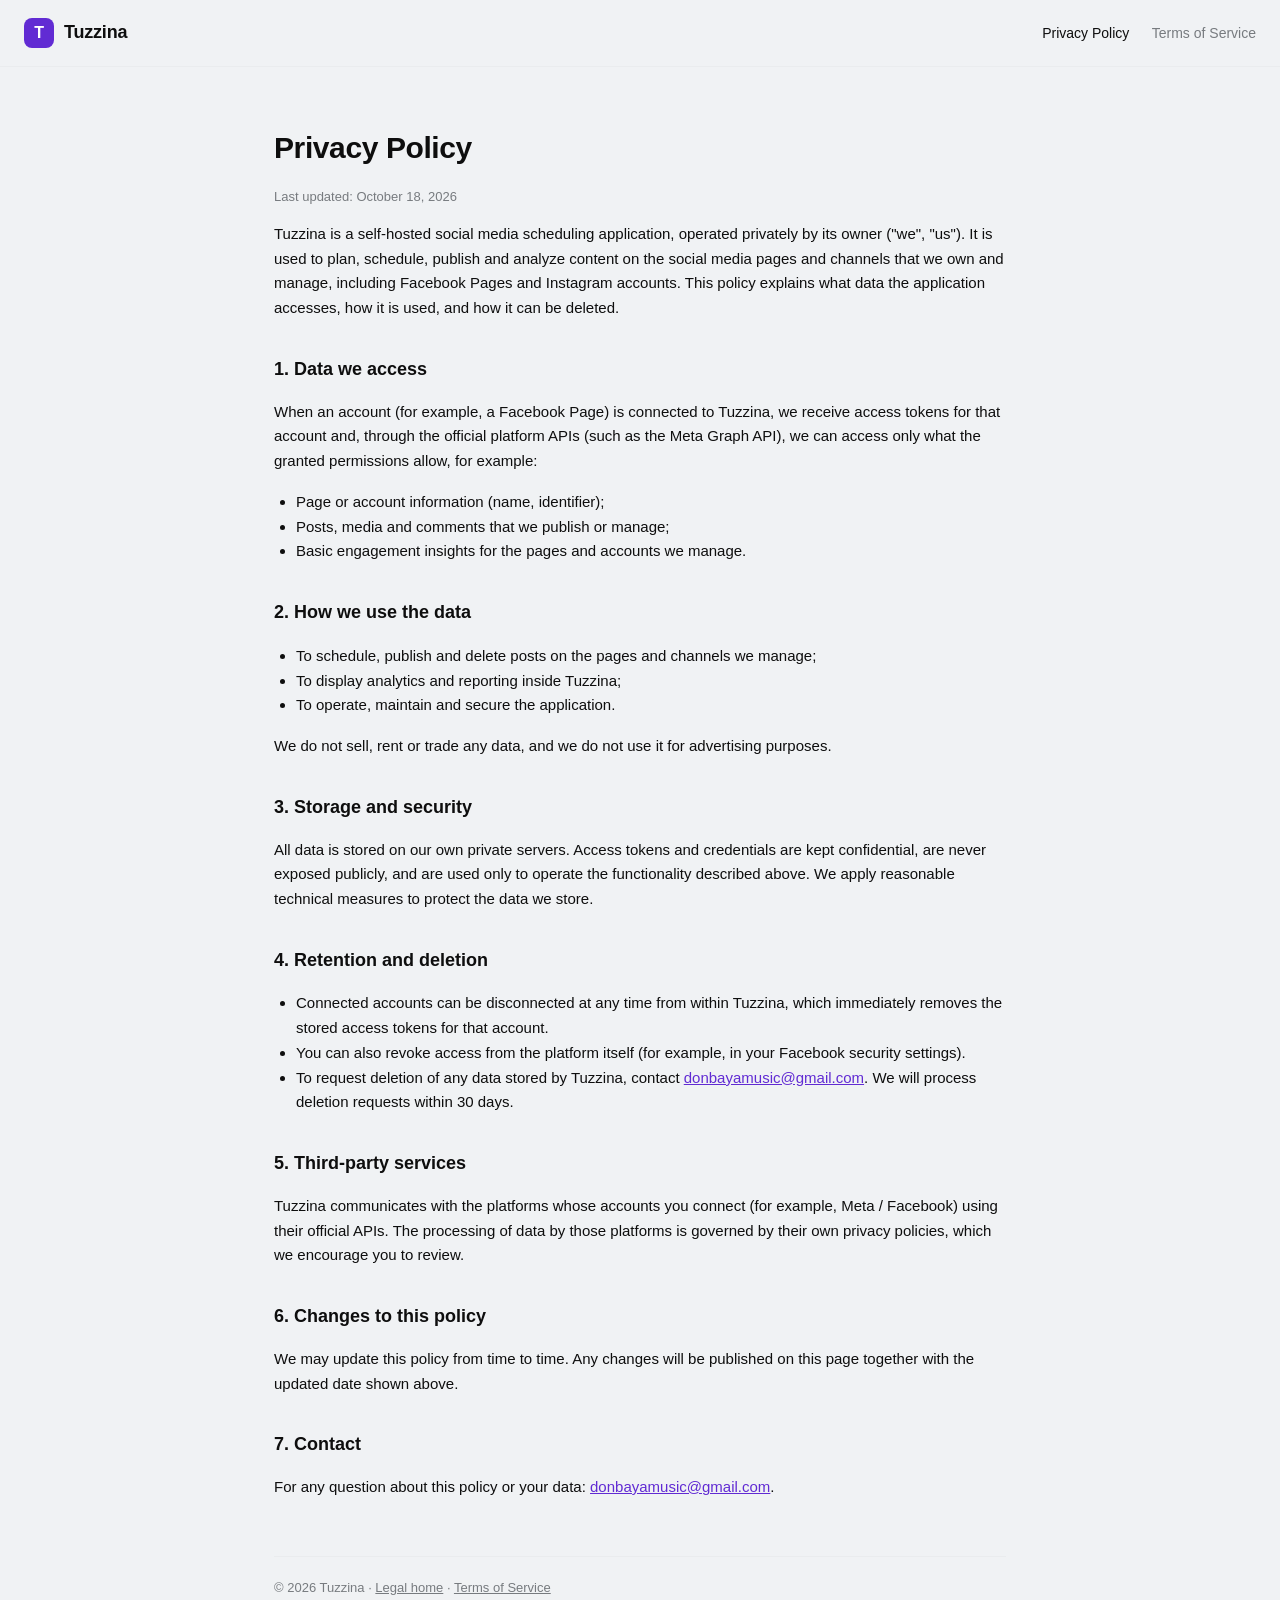
==== privacy.html @ 8bbd4ece "chore(legal): add privacy policy and terms pages for GitHub Pages" ====
<!DOCTYPE html>
<html lang="en">
<head>
<meta charset="UTF-8">
<meta name="viewport" content="width=device-width, initial-scale=1.0">
<meta name="description" content="Tuzzina Privacy Policy — what data the application accesses through connected platforms, how it is used, and how to request deletion.">
<title>Tuzzina — Privacy Policy</title>
<link rel="stylesheet" href="style.css">
</head>
<body>
<header>
  <a class="brand" href="./"><span class="brand-mark">T</span> Tuzzina</a>
  <nav>
    <a class="active" href="privacy.html">Privacy Policy</a>
    <a href="terms.html">Terms of Service</a>
  </nav>
</header>
<main class="wrap">
  <article>
    <h1>Privacy Policy</h1>
    <p class="muted">Last updated: October 18, 2026</p>

    <p>Tuzzina is a self-hosted social media scheduling application, operated privately by its owner ("we", "us"). It is used to plan, schedule, publish and analyze content on the social media pages and channels that we own and manage, including Facebook Pages and Instagram accounts. This policy explains what data the application accesses, how it is used, and how it can be deleted.</p>

    <h2>1. Data we access</h2>
    <p>When an account (for example, a Facebook Page) is connected to Tuzzina, we receive access tokens for that account and, through the official platform APIs (such as the Meta Graph API), we can access only what the granted permissions allow, for example:</p>
    <ul>
      <li>Page or account information (name, identifier);</li>
      <li>Posts, media and comments that we publish or manage;</li>
      <li>Basic engagement insights for the pages and accounts we manage.</li>
    </ul>

    <h2>2. How we use the data</h2>
    <ul>
      <li>To schedule, publish and delete posts on the pages and channels we manage;</li>
      <li>To display analytics and reporting inside Tuzzina;</li>
      <li>To operate, maintain and secure the application.</li>
    </ul>
    <p>We do not sell, rent or trade any data, and we do not use it for advertising purposes.</p>

    <h2>3. Storage and security</h2>
    <p>All data is stored on our own private servers. Access tokens and credentials are kept confidential, are never exposed publicly, and are used only to operate the functionality described above. We apply reasonable technical measures to protect the data we store.</p>

    <h2>4. Retention and deletion</h2>
    <ul>
      <li>Connected accounts can be disconnected at any time from within Tuzzina, which immediately removes the stored access tokens for that account.</li>
      <li>You can also revoke access from the platform itself (for example, in your Facebook security settings).</li>
      <li>To request deletion of any data stored by Tuzzina, contact <a href="mailto:donbayamusic@gmail.com">donbayamusic@gmail.com</a>. We will process deletion requests within 30 days.</li>
    </ul>

    <h2>5. Third-party services</h2>
    <p>Tuzzina communicates with the platforms whose accounts you connect (for example, Meta&nbsp;/&nbsp;Facebook) using their official APIs. The processing of data by those platforms is governed by their own privacy policies, which we encourage you to review.</p>

    <h2>6. Changes to this policy</h2>
    <p>We may update this policy from time to time. Any changes will be published on this page together with the updated date shown above.</p>

    <h2>7. Contact</h2>
    <p>For any question about this policy or your data: <a href="mailto:donbayamusic@gmail.com">donbayamusic@gmail.com</a>.</p>
  </article>
  <footer>
    &copy; 2026 Tuzzina &middot; <a href="./">Legal home</a> &middot; <a href="terms.html">Terms of Service</a>
  </footer>
</main>
</body>
</html>
---- style.css ----
:root {
  color-scheme: dark;
  --bg: #0e0e0e;
  --card: #1a1919;
  --border: #252525;
  --text: #ffffff;
  --muted: #999999;
  --primary: #612bd3;
  --primary-hover: #7236f1;
  --accent: #d82d7e;
  --link: #b69dec;
}
@media (prefers-color-scheme: light) {
  :root {
    color-scheme: light;
    --bg: #f0f2f4;
    --card: #ffffff;
    --border: #eaecee;
    --text: #0e0e0e;
    --muted: #777b7f;
    --link: #612bd3;
  }
}
* {
  box-sizing: border-box;
}
body {
  margin: 0;
  background: var(--bg);
  color: var(--text);
  font-family: 'Helvetica Neue', Helvetica, Arial, sans-serif;
  line-height: 1.65;
  -webkit-font-smoothing: antialiased;
}
a {
  color: var(--link);
}
header {
  display: flex;
  align-items: center;
  justify-content: space-between;
  gap: 16px;
  flex-wrap: wrap;
  padding: 18px 24px;
  border-bottom: 1px solid var(--border);
}
.brand {
  display: flex;
  align-items: center;
  gap: 10px;
  color: var(--text);
  text-decoration: none;
  font-size: 18px;
  font-weight: 600;
  letter-spacing: -0.2px;
}
.brand-mark {
  display: inline-flex;
  align-items: center;
  justify-content: center;
  width: 30px;
  height: 30px;
  border-radius: 8px;
  background: var(--primary);
  color: #fff;
  font-size: 16px;
  font-weight: 700;
}
nav a {
  color: var(--muted);
  text-decoration: none;
  font-size: 14px;
  margin-left: 18px;
}
nav a:hover,
nav a.active {
  color: var(--text);
}
.wrap {
  max-width: 780px;
  margin: 0 auto;
  padding: 32px 24px 72px;
}
h1 {
  font-size: 30px;
  font-weight: 700;
  letter-spacing: -0.4px;
  margin: 24px 0 4px;
}
h2 {
  font-size: 18px;
  font-weight: 600;
  margin: 34px 0 8px;
}
p,
li {
  font-size: 15px;
}
.muted {
  color: var(--muted);
  font-size: 13px;
}
.hero {
  margin-top: 28px;
}
.hero .slogan {
  color: var(--muted);
  font-size: 16px;
  max-width: 560px;
}
.cards {
  display: grid;
  grid-template-columns: repeat(auto-fit, minmax(240px, 1fr));
  gap: 16px;
  margin-top: 32px;
}
.card {
  display: block;
  background: var(--card);
  border: 1px solid var(--border);
  border-radius: 12px;
  padding: 22px 24px;
  text-decoration: none;
  color: var(--text);
  transition: border-color 0.15s ease;
}
.card:hover {
  border-color: var(--primary);
}
.card h3 {
  margin: 0 0 6px;
  font-size: 16px;
}
.card p {
  margin: 0;
  color: var(--muted);
  font-size: 14px;
}
article .card {
  cursor: default;
}
article .card:hover {
  border-color: var(--border);
}
article ul {
  padding-left: 22px;
}
footer {
  border-top: 1px solid var(--border);
  margin-top: 56px;
  padding-top: 20px;
  color: var(--muted);
  font-size: 13px;
}
footer a {
  color: var(--muted);
}
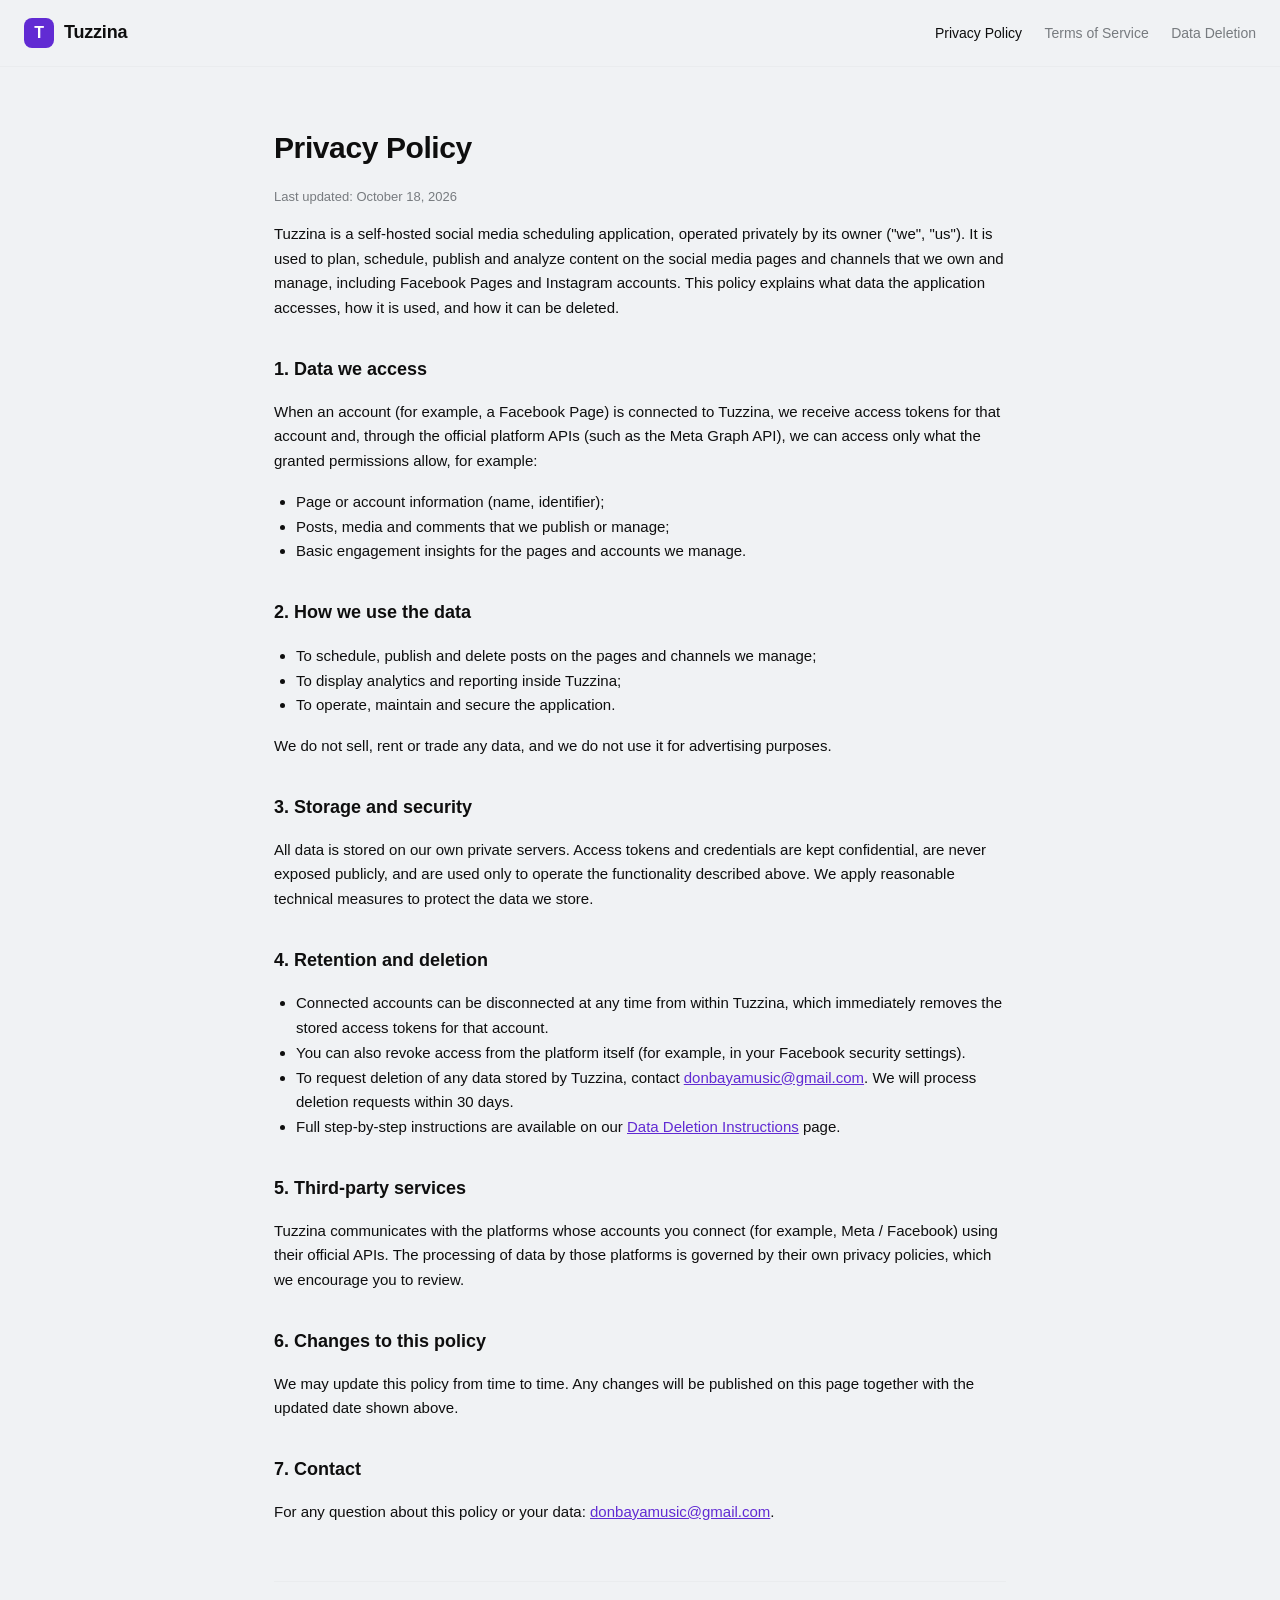
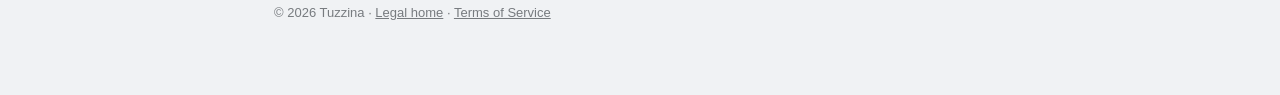
==== commit 62b8bb69: "chore(legal): add data deletion instructions page" ====
--- a/privacy.html
+++ b/privacy.html
@@ -13,6 +13,7 @@
   <nav>
     <a class="active" href="privacy.html">Privacy Policy</a>
     <a href="terms.html">Terms of Service</a>
+    <a href="data-deletion.html">Data Deletion</a>
   </nav>
 </header>
 <main class="wrap">
@@ -46,6 +47,7 @@
       <li>Connected accounts can be disconnected at any time from within Tuzzina, which immediately removes the stored access tokens for that account.</li>
       <li>You can also revoke access from the platform itself (for example, in your Facebook security settings).</li>
       <li>To request deletion of any data stored by Tuzzina, contact <a href="mailto:donbayamusic@gmail.com">donbayamusic@gmail.com</a>. We will process deletion requests within 30 days.</li>
+      <li>Full step-by-step instructions are available on our <a href="data-deletion.html">Data Deletion Instructions</a> page.</li>
     </ul>
 
     <h2>5. Third-party services</h2>
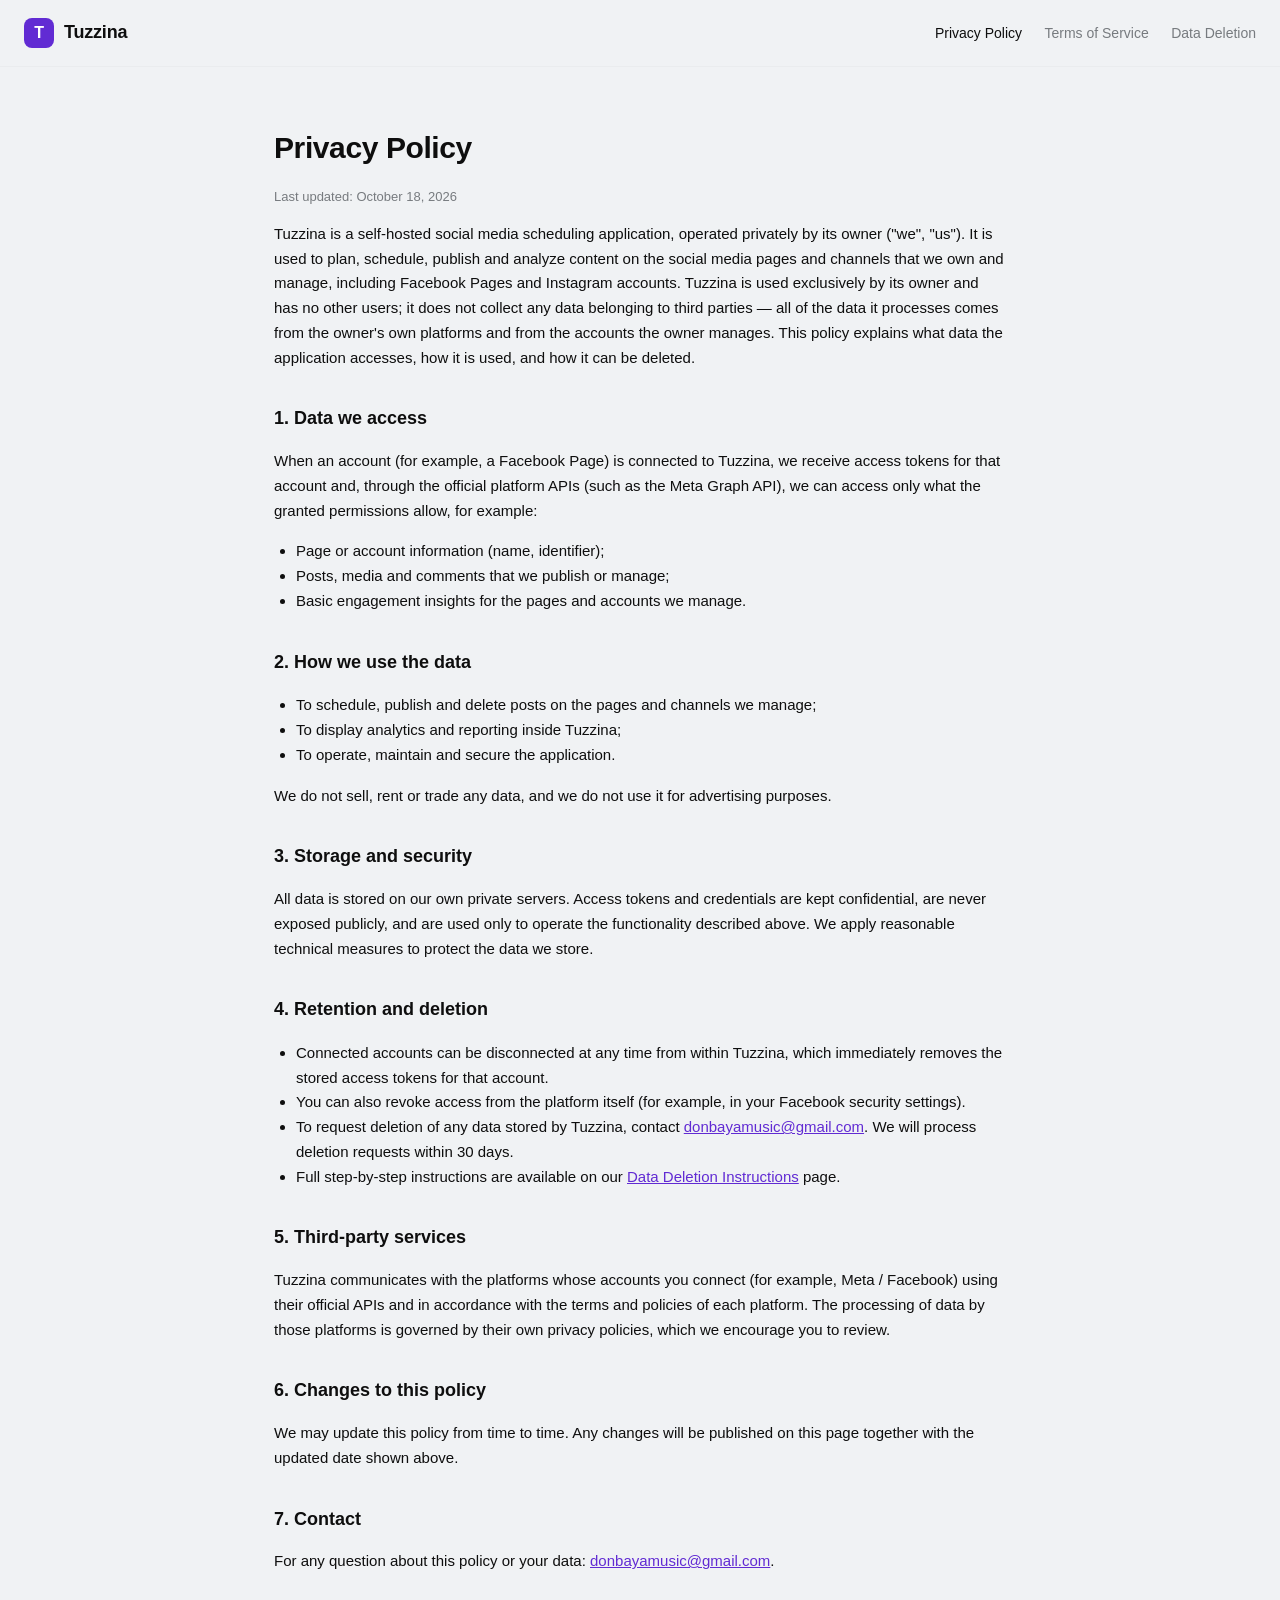
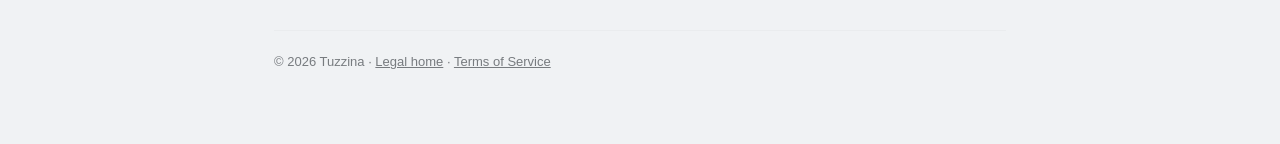
==== commit a1ef1823: "feat(legal): rewrite homepage with project overview, remove upstream attribution" ====
--- a/privacy.html
+++ b/privacy.html
@@ -21,7 +21,7 @@
     <h1>Privacy Policy</h1>
     <p class="muted">Last updated: October 18, 2026</p>
 
-    <p>Tuzzina is a self-hosted social media scheduling application, operated privately by its owner ("we", "us"). It is used to plan, schedule, publish and analyze content on the social media pages and channels that we own and manage, including Facebook Pages and Instagram accounts. This policy explains what data the application accesses, how it is used, and how it can be deleted.</p>
+    <p>Tuzzina is a self-hosted social media scheduling application, operated privately by its owner ("we", "us"). It is used to plan, schedule, publish and analyze content on the social media pages and channels that we own and manage, including Facebook Pages and Instagram accounts. Tuzzina is used exclusively by its owner and has no other users; it does not collect any data belonging to third parties — all of the data it processes comes from the owner's own platforms and from the accounts the owner manages. This policy explains what data the application accesses, how it is used, and how it can be deleted.</p>
 
     <h2>1. Data we access</h2>
     <p>When an account (for example, a Facebook Page) is connected to Tuzzina, we receive access tokens for that account and, through the official platform APIs (such as the Meta Graph API), we can access only what the granted permissions allow, for example:</p>
@@ -51,7 +51,7 @@
     </ul>
 
     <h2>5. Third-party services</h2>
-    <p>Tuzzina communicates with the platforms whose accounts you connect (for example, Meta&nbsp;/&nbsp;Facebook) using their official APIs. The processing of data by those platforms is governed by their own privacy policies, which we encourage you to review.</p>
+    <p>Tuzzina communicates with the platforms whose accounts you connect (for example, Meta&nbsp;/&nbsp;Facebook) using their official APIs and in accordance with the terms and policies of each platform. The processing of data by those platforms is governed by their own privacy policies, which we encourage you to review.</p>
 
     <h2>6. Changes to this policy</h2>
     <p>We may update this policy from time to time. Any changes will be published on this page together with the updated date shown above.</p>
